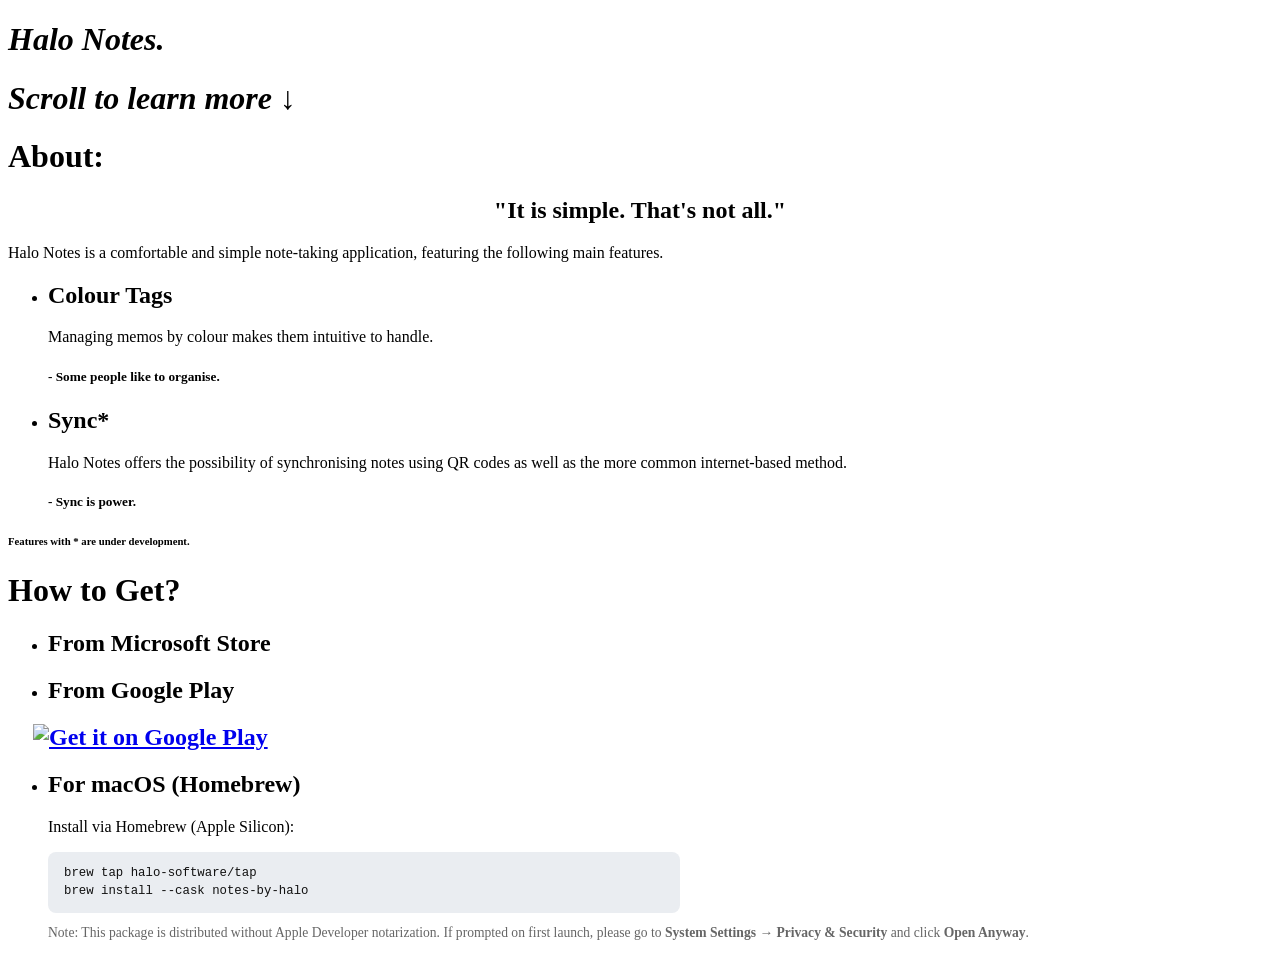
==== index.html @ 2f3b5456 "docs: add macOS Homebrew installation instructions" ====
<!DOCTYPE html>
<html lang="en">

<head>
    <meta charset="UTF-8">
    <meta http-equiv="X-UA-Compatible" content="IE=edge">
    <meta name="viewport" content="width=device-width, initial-scale=1.0">
    <link rel="stylesheet" href="indexx.css">
    <script src="https://kit.fontawesome.com/d934cc086f.js" crossorigin="anonymous"></script>
    <meta name=”viewport” content=”width=device-width, initial-scale=1”>
    <title>Notes - Halo Official Web Site</title>
    <script type="module" src="https://get.microsoft.com/badge/ms-store-badge.bundled.js"></script>
</head>

<body>
	<style>.large{
		height: 40px !important; 
		}</style>
    <div>
        <div class="main">
            <div class="main-txt-box">
                <i>
                    <h1 class="main-txt">
                        Halo Notes.</h1>
                    <h1 class="sub">
                     Scroll to learn more ↓
                    </h1>
                </i>
            </div>
        </div>
        <div class="main black">
            <h1 class="">About:</h1>
            <h2 style="text-align: center;">"It is simple. That's not all."</h2>
            <p>Halo Notes is a comfortable and simple note-taking application, featuring the following main features.</p>
            <ul>
                <li>
            <h2>Colour Tags</h2>
            <p>Managing memos by colour makes them intuitive to handle.</p>
            <h5 class="quote">- Some people like to organise.</h5>
        </li>
        <li>
            <h2>Sync*</h2>
            <p>Halo Notes offers the possibility of synchronising notes using QR codes as well as the more common internet-based method.</p>
            <h5 class="quote">- Sync is power.</h5>
        </li>
        </ul>
        <h6 class="addition">Features with * are under development.</h6>
        </div>
        <div class="main">
            <h1 class="">How to Get?</h1>
            <ul><li>
            <h2>From Microsoft Store</h2>
<ms-store-badge
	productid="9NGZBHMCM78M"
	window-mode="full"
	language="en"
	animation="on"
	size="small">
</ms-store-badge>
        </li>
    <li>  <h2>From Google Play</h2>
        <h2><a href='https://play.google.com/store/apps/details?id=com.halo_sf.android.halo_notes&pcampaignid=pcampaignidMKT-Other-global-all-co-prtnr-py-PartBadge-Mar2515-1'><img height="80px" alt='Get it on Google Play' style="margin-left: -15px;" src='https://play.google.com/intl/ja/badges/static/images/badges/en_badge_web_generic.png'/></a>&ensp;</h2></li>
    <li>
        <h2>For macOS (Homebrew)</h2>
        <p>Install via Homebrew (Apple Silicon):</p>
        <pre style="background: #eaedf1; color: #111; padding: 12px 16px; border-radius: 8px; font-family: monospace; font-size: 0.95em; line-height: 1.5; max-width: 600px; overflow-x: auto;"><code>brew tap halo-software/tap
brew install --cask notes-by-halo</code></pre>
        <p style="font-size: 0.85em; color: #666; margin-top: 8px;">Note: This package is distributed without Apple Developer notarization. If prompted on first launch, please go to <strong>System Settings</strong> &rarr; <strong>Privacy & Security</strong> and click <strong>Open Anyway</strong>.</p>
    </li></ul>
        </div>
    </div>
</body>

</html>
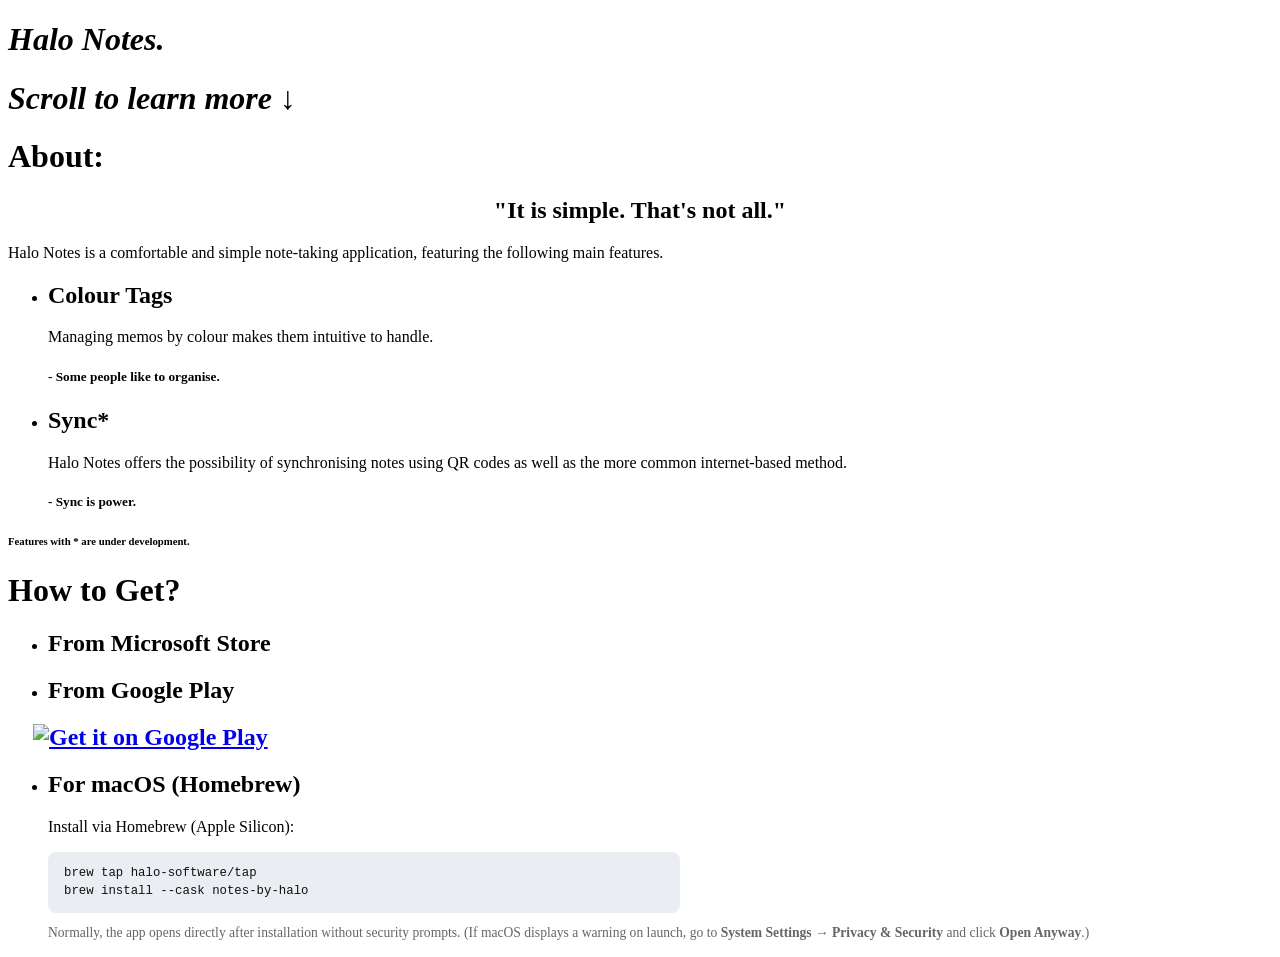
==== commit ae5f3e22: "docs: simplify macOS launch instructions following quarantine removal" ====
--- a/index.html
+++ b/index.html
@@ -65,7 +65,7 @@
         <p>Install via Homebrew (Apple Silicon):</p>
         <pre style="background: #eaedf1; color: #111; padding: 12px 16px; border-radius: 8px; font-family: monospace; font-size: 0.95em; line-height: 1.5; max-width: 600px; overflow-x: auto;"><code>brew tap halo-software/tap
 brew install --cask notes-by-halo</code></pre>
-        <p style="font-size: 0.85em; color: #666; margin-top: 8px;">Note: This package is distributed without Apple Developer notarization. If prompted on first launch, please go to <strong>System Settings</strong> &rarr; <strong>Privacy & Security</strong> and click <strong>Open Anyway</strong>.</p>
+        <p style="font-size: 0.85em; color: #666; margin-top: 8px;">Normally, the app opens directly after installation without security prompts. (If macOS displays a warning on launch, go to <strong>System Settings</strong> &rarr; <strong>Privacy & Security</strong> and click <strong>Open Anyway</strong>.)</p>
     </li></ul>
         </div>
     </div>
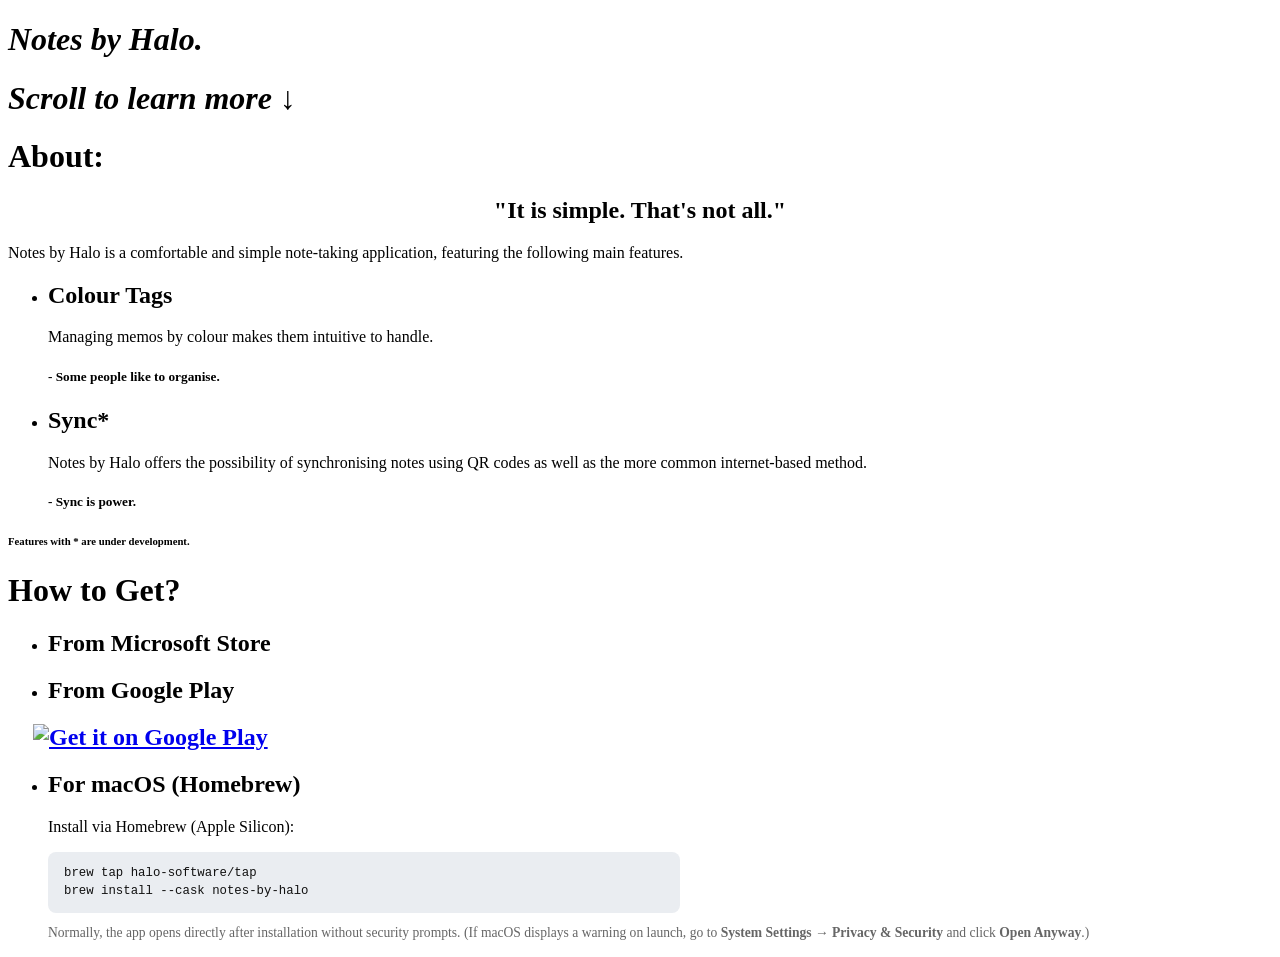
==== commit f66d02be: "chore(branding): rename Halo Notes to Notes by Halo" ====
--- a/index.html
+++ b/index.html
@@ -21,7 +21,7 @@
             <div class="main-txt-box">
                 <i>
                     <h1 class="main-txt">
-                        Halo Notes.</h1>
+                        Notes by Halo.</h1>
                     <h1 class="sub">
                      Scroll to learn more ↓
                     </h1>
@@ -31,7 +31,7 @@
         <div class="main black">
             <h1 class="">About:</h1>
             <h2 style="text-align: center;">"It is simple. That's not all."</h2>
-            <p>Halo Notes is a comfortable and simple note-taking application, featuring the following main features.</p>
+            <p>Notes by Halo is a comfortable and simple note-taking application, featuring the following main features.</p>
             <ul>
                 <li>
             <h2>Colour Tags</h2>
@@ -40,7 +40,7 @@
         </li>
         <li>
             <h2>Sync*</h2>
-            <p>Halo Notes offers the possibility of synchronising notes using QR codes as well as the more common internet-based method.</p>
+            <p>Notes by Halo offers the possibility of synchronising notes using QR codes as well as the more common internet-based method.</p>
             <h5 class="quote">- Sync is power.</h5>
         </li>
         </ul>
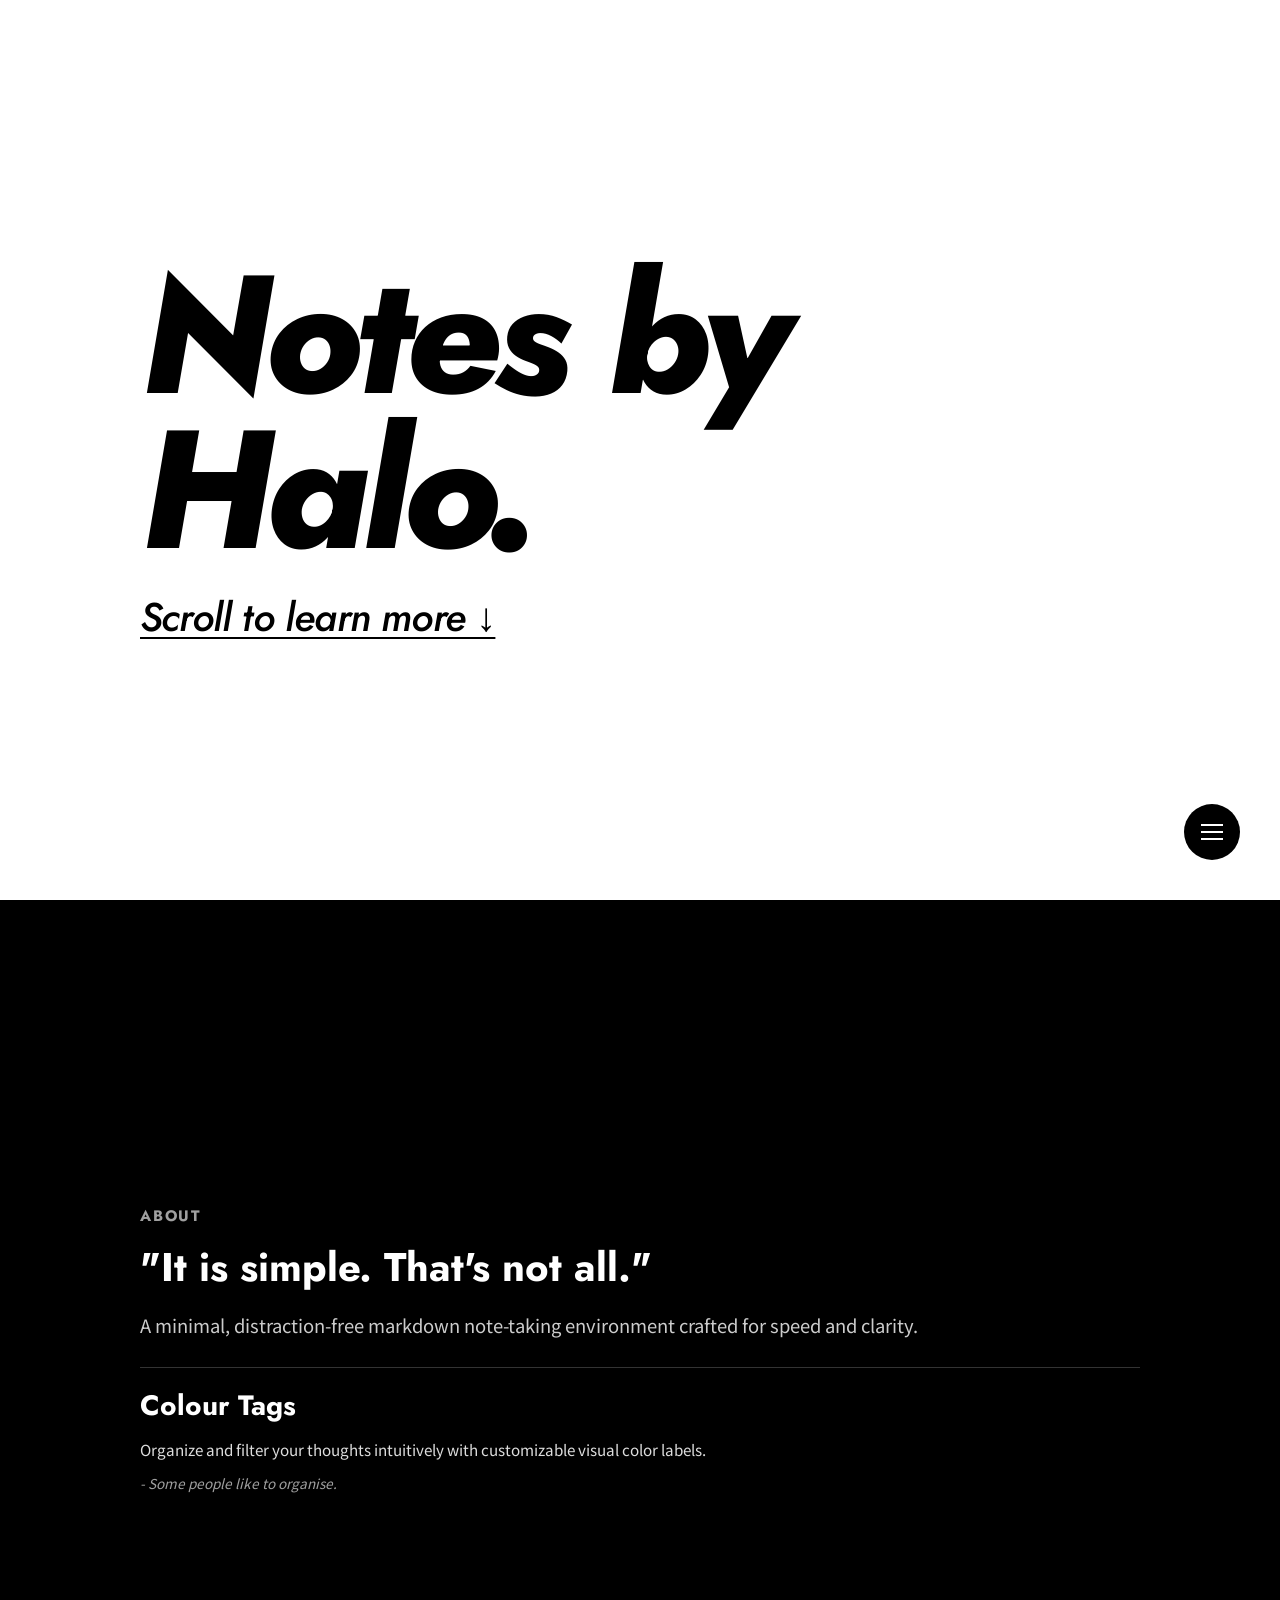
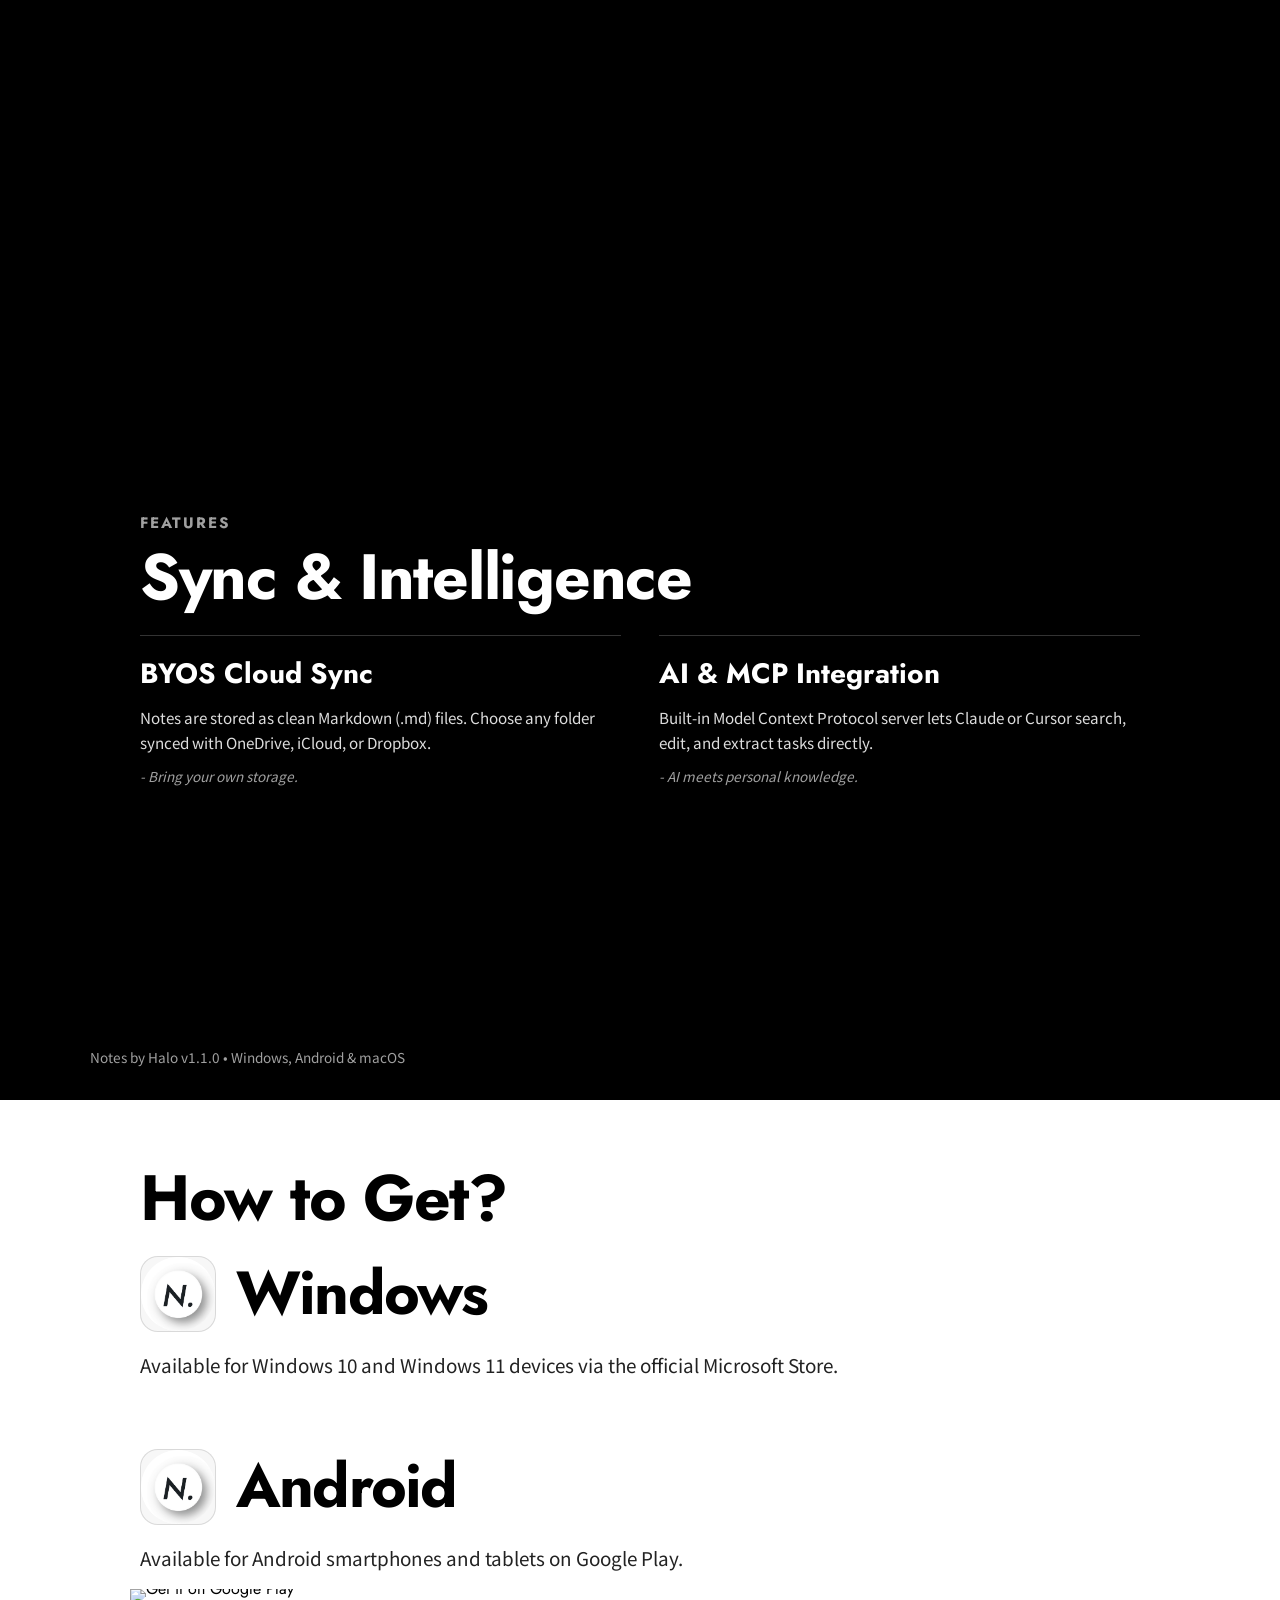
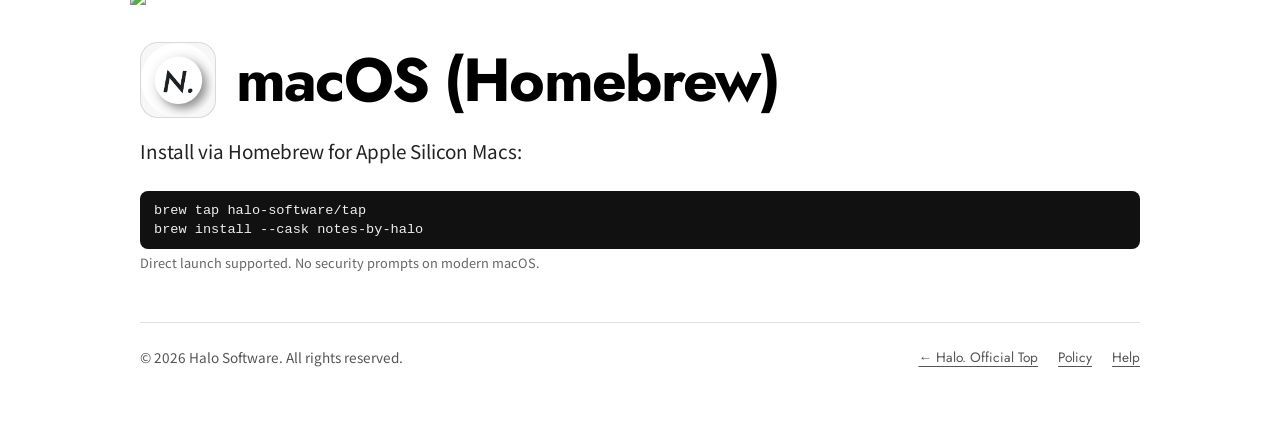
==== commit 93147763: "Update site design with Jost typography, Homebrew instructions, and configure CNAME for notes.gethal" ====
--- a/index.html
+++ b/index.html
@@ -1,74 +1,190 @@
 <!DOCTYPE html>
 <html lang="en">
+<head>
+  <meta charset="UTF-8">
+  <meta http-equiv="X-UA-Compatible" content="IE=edge">
+  <meta name="viewport" content="width=device-width, initial-scale=1.0">
 
-<head>
-    <meta charset="UTF-8">
-    <meta http-equiv="X-UA-Compatible" content="IE=edge">
-    <meta name="viewport" content="width=device-width, initial-scale=1.0">
-    <link rel="stylesheet" href="indexx.css">
-    <script src="https://kit.fontawesome.com/d934cc086f.js" crossorigin="anonymous"></script>
-    <meta name=”viewport” content=”width=device-width, initial-scale=1”>
-    <title>Notes - Halo Official Web Site</title>
-    <script type="module" src="https://get.microsoft.com/badge/ms-store-badge.bundled.js"></script>
+  <!-- Google AdSense Verification -->
+  <script async src="https://pagead2.googlesyndication.com/pagead/js/adsbygoogle.js?client=ca-pub-6644000083607773" crossorigin="anonymous"></script>
+
+  <!-- Open Graph Meta Tags -->
+  <meta property="og:title" content="Notes by Halo - Official Web Site">
+  <meta property="og:description" content="A minimal, distraction-free markdown note-taking app featuring colour tagging, Bring-Your-Own-Storage cloud sync, and AI MCP integration.">
+  <meta property="og:type" content="website">
+  <meta property="og:url" content="https://notes.gethalo.software/">
+  <meta property="og:image" content="https://notes.gethalo.software/icon-192x192.png">
+
+  <title>Notes by Halo - Official Web Site</title>
+
+  <!-- Favicons -->
+  <link rel="apple-touch-icon" type="image/png" href="apple-touch-icon-180x180.png">
+  <link rel="icon" type="image/png" href="icon-192x192.png">
+
+  <!-- Stylesheet -->
+  <link rel="stylesheet" href="style.css">
+
+  <!-- Microsoft Store Bundle Badge -->
+  <script type="module" src="https://get.microsoft.com/badge/ms-store-badge.bundled.js"></script>
 </head>
+<body>
 
-<body>
-	<style>.large{
-		height: 40px !important; 
-		}</style>
-    <div>
-        <div class="main">
-            <div class="main-txt-box">
-                <i>
-                    <h1 class="main-txt">
-                        Notes by Halo.</h1>
-                    <h1 class="sub">
-                     Scroll to learn more ↓
-                    </h1>
-                </i>
+  <!-- Menu Toggle Input (Pure CSS State) -->
+  <input type="checkbox" id="menu-toggle-input" aria-hidden="true">
+  <label for="menu-toggle-input" class="menu-btn" aria-label="Toggle navigation menu">
+    <span></span>
+    <span></span>
+    <span></span>
+  </label>
+
+  <!-- Menu Overlay -->
+  <nav class="menu-overlay" aria-label="Site Navigation">
+    <ul>
+      <li><a href="#hero" onclick="document.getElementById('menu-toggle-input').checked = false;">Notes by Halo.</a></li>
+      <li><a href="#about" onclick="document.getElementById('menu-toggle-input').checked = false;">About</a></li>
+      <li><a href="#features" onclick="document.getElementById('menu-toggle-input').checked = false;">Features</a></li>
+      <li><a href="#download" onclick="document.getElementById('menu-toggle-input').checked = false;">How to Get?</a></li>
+      <li><a href="policy.html">Policy</a></li>
+      <li><a href="help.html">Help</a></li>
+      <li><a href="https://gethalo.software/">Halo. Official Top</a></li>
+      <li class="lang-switch">
+        <span>Language: </span>
+        <a href="index_ja.html">Japanese Page (日本語)</a>
+      </li>
+    </ul>
+  </nav>
+
+  <!-- Section 1: Hero -->
+  <section class="section white section-hero" id="hero">
+    <div class="section-inner hero-box">
+      <i>
+        <h1 class="hero-logo">Notes by Halo.</h1>
+      </i>
+      <h2 class="hero-sub">
+        <a href="#about">Scroll to learn more &darr;</a>
+      </h2>
+    </div>
+  </section>
+
+  <!-- Section 2: About (Part 1 - Philosophy & Color Tags) -->
+  <section class="section black" id="about">
+    <div class="section-inner">
+      <span class="section-category white-text">About</span>
+      <h2 class="notes-catchphrase">"It is simple. That's not all."</h2>
+      <p class="notes-lead">
+        A minimal, distraction-free markdown note-taking environment crafted for speed and clarity.
+      </p>
+
+      <ul class="notes-features">
+        <li class="notes-feature-item">
+          <h3>Colour Tags</h3>
+          <p>Organize and filter your thoughts intuitively with customizable visual color labels.</p>
+          <span class="notes-quote">- Some people like to organise.</span>
+        </li>
+      </ul>
+    </div>
+  </section>
+
+  <!-- Section 3: Features (Part 2 - BYOS Sync & AI MCP) -->
+  <section class="section black" id="features">
+    <div class="section-inner">
+      <span class="section-category white-text">Features</span>
+      <h2 class="section-title">Sync &amp; Intelligence</h2>
+
+      <ul class="notes-features">
+        <li class="notes-feature-item">
+          <h3>BYOS Cloud Sync</h3>
+          <p>Notes are stored as clean Markdown (.md) files. Choose any folder synced with OneDrive, iCloud, or Dropbox.</p>
+          <span class="notes-quote">- Bring your own storage.</span>
+        </li>
+        <li class="notes-feature-item">
+          <h3>AI &amp; MCP Integration</h3>
+          <p>Built-in Model Context Protocol server lets Claude or Cursor search, edit, and extract tasks directly.</p>
+          <span class="notes-quote">- AI meets personal knowledge.</span>
+        </li>
+      </ul>
+    </div>
+    <p class="section-footnote">Notes by Halo v1.1.0 &bull; Windows, Android &amp; macOS</p>
+  </section>
+
+  <!-- Section 4: How to Get? -->
+  <section class="section white" id="download">
+    <div class="section-inner">
+      <h2 class="section-title">How to Get?</h2>
+
+      <div class="products-grid">
+        <!-- Windows -->
+        <article class="product-item">
+          <div class="product-header">
+            <img class="product-icon" src="icon.png" alt="Notes by Halo Icon">
+            <div>
+              <h3 class="product-name">Windows</h3>
             </div>
+          </div>
+          <p class="product-desc">
+            Available for Windows 10 and Windows 11 devices via the official Microsoft Store.
+          </p>
+          <div class="product-actions">
+            <a href="https://www.microsoft.com/store/apps/9NGZBHMCM78M" target="_blank" rel="noopener noreferrer" class="badge-link" title="Get it from Microsoft Store">
+              <ms-store-badge
+                productid="9NGZBHMCM78M"
+                window-mode="full"
+                theme="dark"
+                size="small"
+                language="en"
+                animation="off">
+              </ms-store-badge>
+            </a>
+          </div>
+        </article>
+
+        <!-- Android -->
+        <article class="product-item">
+          <div class="product-header">
+            <img class="product-icon" src="icon.png" alt="Notes by Halo Icon">
+            <div>
+              <h3 class="product-name">Android</h3>
+            </div>
+          </div>
+          <p class="product-desc">
+            Available for Android smartphones and tablets on Google Play.
+          </p>
+          <div class="product-actions">
+            <a href="https://play.google.com/store/apps/details?id=com.halo_sf.android.halo_notes&pcampaignid=pcampaignidMKT-Other-global-all-co-prtnr-py-PartBadge-Mar2515-1" target="_blank" rel="noopener noreferrer" class="badge-link" title="Get it on Google Play">
+              <img class="store-badge-img en" alt="Get it on Google Play" src="https://play.google.com/intl/ja/badges/static/images/badges/en_badge_web_generic.png">
+            </a>
+          </div>
+        </article>
+
+        <!-- macOS -->
+        <article class="product-item">
+          <div class="product-header">
+            <img class="product-icon" src="icon.png" alt="Notes by Halo Icon">
+            <div>
+              <h3 class="product-name">macOS (Homebrew)</h3>
+            </div>
+          </div>
+          <p class="product-desc">
+            Install via Homebrew for Apple Silicon Macs:
+          </p>
+          <div style="margin: 0.5rem 0 1rem;">
+            <pre style="background: #111; color: #eee; padding: 10px 14px; border-radius: 8px; font-family: monospace; font-size: 0.85rem; line-height: 1.4; overflow-x: auto;"><code>brew tap halo-software/tap
+brew install --cask notes-by-halo</code></pre>
+            <span style="font-size: 0.8rem; color: #666; display: block; margin-top: 4px;">Direct launch supported. No security prompts on modern macOS.</span>
+          </div>
+        </article>
+      </div>
+
+      <div class="footer-meta light-border">
+        <span>&copy; 2026 Halo Software. All rights reserved.</span>
+        <div class="footer-links-inline">
+          <a href="https://gethalo.software/">&larr; Halo. Official Top</a>
+          <a href="policy.html">Policy</a>
+          <a href="help.html">Help</a>
         </div>
-        <div class="main black">
-            <h1 class="">About:</h1>
-            <h2 style="text-align: center;">"It is simple. That's not all."</h2>
-            <p>Notes by Halo is a comfortable and simple note-taking application, featuring the following main features.</p>
-            <ul>
-                <li>
-            <h2>Colour Tags</h2>
-            <p>Managing memos by colour makes them intuitive to handle.</p>
-            <h5 class="quote">- Some people like to organise.</h5>
-        </li>
-        <li>
-            <h2>Sync*</h2>
-            <p>Notes by Halo offers the possibility of synchronising notes using QR codes as well as the more common internet-based method.</p>
-            <h5 class="quote">- Sync is power.</h5>
-        </li>
-        </ul>
-        <h6 class="addition">Features with * are under development.</h6>
-        </div>
-        <div class="main">
-            <h1 class="">How to Get?</h1>
-            <ul><li>
-            <h2>From Microsoft Store</h2>
-<ms-store-badge
-	productid="9NGZBHMCM78M"
-	window-mode="full"
-	language="en"
-	animation="on"
-	size="small">
-</ms-store-badge>
-        </li>
-    <li>  <h2>From Google Play</h2>
-        <h2><a href='https://play.google.com/store/apps/details?id=com.halo_sf.android.halo_notes&pcampaignid=pcampaignidMKT-Other-global-all-co-prtnr-py-PartBadge-Mar2515-1'><img height="80px" alt='Get it on Google Play' style="margin-left: -15px;" src='https://play.google.com/intl/ja/badges/static/images/badges/en_badge_web_generic.png'/></a>&ensp;</h2></li>
-    <li>
-        <h2>For macOS (Homebrew)</h2>
-        <p>Install via Homebrew (Apple Silicon):</p>
-        <pre style="background: #eaedf1; color: #111; padding: 12px 16px; border-radius: 8px; font-family: monospace; font-size: 0.95em; line-height: 1.5; max-width: 600px; overflow-x: auto;"><code>brew tap halo-software/tap
-brew install --cask notes-by-halo</code></pre>
-        <p style="font-size: 0.85em; color: #666; margin-top: 8px;">Normally, the app opens directly after installation without security prompts. (If macOS displays a warning on launch, go to <strong>System Settings</strong> &rarr; <strong>Privacy & Security</strong> and click <strong>Open Anyway</strong>.)</p>
-    </li></ul>
-        </div>
+      </div>
     </div>
+  </section>
+
 </body>
-
 </html>
--- a/style.css
+++ b/style.css
@@ -0,0 +1,620 @@
+@import url('https://fonts.googleapis.com/css2?family=Jost:ital,wght@0,400;0,500;0,600;0,700;0,800;1,500;1,700;1,800&family=Noto+Sans+JP:wght@400;500;700&display=swap');
+
+:root {
+  --bg-white: #ffffff;
+  --bg-black: #000000;
+  --text-white: #ffffff;
+  --text-black: #000000;
+  --text-muted-white: #a0a0a0;
+  --text-muted-black: #555555;
+  --border-light: rgba(0, 0, 0, 0.12);
+  --border-dark: rgba(255, 255, 255, 0.2);
+  --font-heading: 'Jost', -apple-system, BlinkMacSystemFont, 'Segoe UI', Roboto, sans-serif;
+  --font-body: 'Noto Sans JP', -apple-system, BlinkMacSystemFont, sans-serif;
+  --transition-fast: 0.2s ease;
+  --transition-smooth: 0.35s cubic-bezier(0.16, 1, 0.3, 1);
+}
+
+* {
+  box-sizing: border-box;
+  margin: 0;
+  padding: 0;
+}
+
+html {
+  scroll-behavior: smooth;
+  scroll-snap-type: y mandatory;
+  font-size: 16px;
+}
+
+body {
+  background-color: var(--bg-white);
+  color: var(--text-black);
+  font-family: var(--font-heading);
+  line-height: 1.6;
+  overflow-x: hidden;
+  -webkit-font-smoothing: antialiased;
+}
+
+p, span, li {
+  font-family: var(--font-body);
+}
+
+a {
+  color: inherit;
+  text-decoration: none;
+  transition: opacity var(--transition-fast);
+}
+
+a:hover {
+  opacity: 0.75;
+}
+
+/* ==========================================================================
+   Section Base Layout (Full-Viewport Scroll Snap)
+   ========================================================================== */
+.section {
+  position: relative;
+  min-height: 100vh;
+  min-height: 100dvh;
+  scroll-snap-align: start;
+  scroll-snap-stop: always;
+  padding: clamp(36px, 7vh, 90px) clamp(20px, 7vw, 90px);
+  display: flex;
+  flex-direction: column;
+  justify-content: center;
+  box-sizing: border-box;
+}
+
+.section.white {
+  background-color: var(--bg-white);
+  color: var(--text-black);
+}
+
+.section.black {
+  background-color: var(--bg-black);
+  color: var(--text-white);
+}
+
+.section-inner {
+  width: 100%;
+  max-width: 1000px;
+  margin: 0 auto;
+}
+
+.section-category {
+  font-family: var(--font-heading);
+  font-size: clamp(0.8rem, 1.8vw, 0.95rem);
+  font-weight: 700;
+  text-transform: uppercase;
+  letter-spacing: 0.12em;
+  color: var(--text-muted-black);
+  margin-bottom: 0.4rem;
+  display: block;
+}
+
+.section-category.white-text {
+  color: var(--text-muted-white);
+}
+
+.section-title {
+  font-family: var(--font-heading);
+  font-size: clamp(2.2rem, 5vw, 4rem);
+  font-weight: 700;
+  letter-spacing: -0.02em;
+  margin-bottom: clamp(1rem, 2.5vh, 1.75rem);
+  line-height: 1.1;
+}
+
+.section-footnote {
+  position: absolute;
+  bottom: clamp(1.25rem, 3.5vh, 2.25rem);
+  left: clamp(20px, 7vw, 90px);
+  font-size: 0.85rem;
+  color: var(--text-muted-white);
+  font-weight: 400;
+}
+
+/* ==========================================================================
+   Hero Section
+   ========================================================================== */
+.section-hero {
+  position: relative;
+}
+
+.hero-box {
+  display: flex;
+  flex-direction: column;
+  align-items: flex-start;
+  justify-content: center;
+}
+
+.hero-logo {
+  font-family: var(--font-heading);
+  font-size: clamp(4.2rem, 14vw, 10.5rem);
+  font-weight: 800;
+  font-style: italic;
+  letter-spacing: -0.04em;
+  line-height: 0.92;
+  margin-bottom: 1.5rem;
+  animation: slideIn 0.6s var(--transition-smooth) both;
+}
+
+.hero-sub {
+  font-family: var(--font-heading);
+  font-size: clamp(1.3rem, 3.6vw, 2.5rem);
+  font-weight: 500;
+  font-style: italic;
+  letter-spacing: -0.02em;
+  line-height: 1.25;
+  animation: slideIn 0.8s var(--transition-smooth) both;
+}
+
+.hero-sub a {
+  text-decoration: underline;
+  text-underline-offset: 6px;
+  text-decoration-thickness: 2px;
+}
+
+/* ==========================================================================
+   About Section
+   ========================================================================== */
+.about-quote {
+  font-family: var(--font-body);
+  font-size: clamp(1.2rem, 2.6vw, 2.1rem);
+  line-height: 1.7;
+  font-weight: 400;
+  max-width: 900px;
+  color: #eeeeee;
+}
+
+/* Notes About Specific */
+.notes-catchphrase {
+  font-family: var(--font-heading);
+  font-size: clamp(1.5rem, 3.2vw, 2.5rem);
+  font-weight: 700;
+  margin-bottom: 0.75rem;
+  color: #ffffff;
+}
+
+.notes-lead {
+  font-family: var(--font-body);
+  font-size: clamp(0.95rem, 1.8vw, 1.15rem);
+  color: #cccccc;
+  margin-bottom: clamp(1.25rem, 3vh, 2.25rem);
+  max-width: 800px;
+}
+
+.notes-features {
+  display: grid;
+  grid-template-columns: repeat(auto-fit, minmax(260px, 1fr));
+  gap: clamp(1.25rem, 3vw, 2.5rem);
+  list-style: none;
+}
+
+.notes-feature-item {
+  border-top: 1px solid var(--border-dark);
+  padding-top: 1rem;
+}
+
+.notes-feature-item h3 {
+  font-family: var(--font-heading);
+  font-size: clamp(1.3rem, 2.2vw, 1.75rem);
+  font-weight: 700;
+  margin-bottom: 0.5rem;
+  color: #ffffff;
+}
+
+.notes-feature-item p {
+  font-size: 0.95rem;
+  color: #dddddd;
+  line-height: 1.65;
+  margin-bottom: 0.5rem;
+}
+
+.notes-quote {
+  font-family: var(--font-body);
+  font-size: 0.85rem;
+  font-style: italic;
+  color: var(--text-muted-white);
+}
+
+/* ==========================================================================
+   Individual Product Section Layout
+   ========================================================================== */
+.product-single {
+  display: flex;
+  flex-direction: column;
+  justify-content: center;
+}
+
+.product-header {
+  display: flex;
+  align-items: center;
+  gap: 1.25rem;
+  margin-bottom: 1rem;
+}
+
+.product-icon {
+  width: clamp(56px, 10vw, 76px);
+  height: clamp(56px, 10vw, 76px);
+  border-radius: 18px;
+  object-fit: contain;
+  background-color: #f7f7f7;
+  border: 1px solid var(--border-light);
+  flex-shrink: 0;
+}
+
+.product-name {
+  font-family: var(--font-heading);
+  font-size: clamp(2.2rem, 5vw, 3.8rem);
+  font-weight: 700;
+  letter-spacing: -0.03em;
+  line-height: 1.1;
+}
+
+.product-name a {
+  text-decoration: none;
+}
+
+.product-desc {
+  font-family: var(--font-body);
+  font-size: clamp(1rem, 1.8vw, 1.18rem);
+  line-height: 1.75;
+  margin-bottom: 1.5rem;
+  max-width: 820px;
+  color: #222222;
+}
+
+.tech-stack {
+  margin-top: 0.5rem;
+  padding-top: 1.25rem;
+  border-top: 1px solid var(--border-light);
+  max-width: 820px;
+}
+
+.tech-stack-title {
+  font-weight: 700;
+  font-size: 0.85rem;
+  text-transform: uppercase;
+  letter-spacing: 0.08em;
+  margin-bottom: 0.5rem;
+  color: var(--text-muted-black);
+}
+
+.tech-groups-row {
+  display: flex;
+  flex-wrap: wrap;
+  gap: clamp(1.25rem, 4vw, 2.5rem);
+}
+
+.tech-group {
+  margin-bottom: 0.25rem;
+}
+
+.tech-group-name {
+  font-weight: 600;
+  font-size: 0.92rem;
+  margin-bottom: 0.2rem;
+  display: block;
+}
+
+.tech-list {
+  list-style: disc inside;
+  margin-left: 0.25rem;
+  color: #444444;
+  font-size: 0.92rem;
+}
+
+.tech-list li {
+  margin-bottom: 0.15rem;
+}
+
+/* ==========================================================================
+   Aligned App Store Badges & Action Buttons (Uniform 42px Visible Height)
+   ========================================================================== */
+.product-actions {
+  display: flex;
+  flex-wrap: wrap;
+  align-items: center;
+  gap: 0.85rem;
+  margin-top: 1.5rem;
+}
+
+.badge-link {
+  display: inline-flex;
+  align-items: center;
+  justify-content: center;
+  height: 44px;
+  line-height: 0;
+}
+
+ms-store-badge {
+  display: inline-flex;
+  align-items: center;
+  height: 44px;
+  line-height: 0;
+}
+
+ms-store-badge::part(img) {
+  height: 44px !important;
+  width: auto !important;
+  display: block;
+}
+
+.store-badge-img {
+  width: auto;
+  display: block;
+}
+
+/* Compensate for Google Play official PNG transparent clear-space so visible box is 42px tall */
+.store-badge-img.en {
+  height: 62.5px;
+  margin: -10.25px;
+}
+
+.store-badge-img.ja {
+  height: 55px;
+  margin: -6.5px 0;
+}
+
+.btn-link {
+  display: inline-flex;
+  align-items: center;
+  justify-content: center;
+  gap: 0.5rem;
+  height: 42px;
+  padding: 0 1.3rem;
+  border: 1.5px solid var(--text-black);
+  border-radius: 9999px;
+  font-weight: 600;
+  font-size: 0.9rem;
+  color: var(--text-black);
+  background: transparent;
+  transition: all var(--transition-fast);
+}
+
+.btn-link:hover {
+  background: var(--text-black);
+  color: var(--text-white);
+  opacity: 1;
+}
+
+/* ==========================================================================
+   SNS & Contact Section
+   ========================================================================== */
+.contact-block {
+  margin-bottom: 2.75rem;
+}
+
+.contact-subtitle {
+  font-family: var(--font-heading);
+  font-size: clamp(1.35rem, 2.8vw, 1.85rem);
+  font-weight: 600;
+  margin-bottom: 1.25rem;
+  color: #ffffff;
+}
+
+.sns-list {
+  display: flex;
+  flex-wrap: wrap;
+  align-items: center;
+  gap: 1.5rem;
+  margin-bottom: 1.5rem;
+}
+
+.sns-link {
+  display: inline-flex;
+  align-items: center;
+  justify-content: center;
+  width: 50px;
+  height: 50px;
+  border-radius: 50%;
+  border: 1px solid var(--border-dark);
+  color: var(--text-white);
+  transition: all var(--transition-fast);
+}
+
+.sns-link svg {
+  width: 22px;
+  height: 22px;
+  fill: currentColor;
+}
+
+.sns-link:hover {
+  background-color: var(--text-white);
+  color: var(--text-black);
+  border-color: var(--text-white);
+  opacity: 1;
+  transform: translateY(-2px);
+}
+
+.email-address {
+  font-family: var(--font-heading);
+  font-size: clamp(1.2rem, 2.4vw, 1.7rem);
+  font-weight: 500;
+  color: #ffffff;
+  display: inline-block;
+  border-bottom: 1px solid var(--border-dark);
+  padding-bottom: 4px;
+}
+
+.footer-meta {
+  margin-top: 3rem;
+  padding-top: 1.5rem;
+  border-top: 1px solid rgba(255, 255, 255, 0.12);
+  display: flex;
+  flex-wrap: wrap;
+  justify-content: space-between;
+  align-items: center;
+  gap: 1rem;
+  font-size: 0.85rem;
+  color: var(--text-muted-white);
+}
+
+.footer-meta.light-border {
+  border-top-color: var(--border-light);
+  color: var(--text-muted-black);
+}
+
+.footer-links-inline {
+  display: flex;
+  flex-wrap: wrap;
+  gap: 1.25rem;
+}
+
+.footer-links-inline a {
+  text-decoration: underline;
+  text-underline-offset: 4px;
+}
+
+/* ==========================================================================
+   Subpages (Policy / Help)
+   ========================================================================== */
+.doc-card {
+  max-width: 820px;
+  border-top: 2px solid var(--text-black);
+  padding-top: 2rem;
+}
+
+.doc-card p, .doc-card h5 {
+  font-family: var(--font-body);
+  font-size: 1.05rem;
+  font-weight: 400;
+  line-height: 1.8;
+  margin-bottom: 1.25rem;
+  color: #222222;
+}
+
+.doc-card .doc-note {
+  font-size: 0.9rem;
+  color: var(--text-muted-black);
+}
+
+/* ==========================================================================
+   Difference Hamburger Menu (Floating)
+   ========================================================================== */
+.menu-btn {
+  position: fixed;
+  bottom: clamp(1.5rem, 4vw, 2.5rem);
+  right: clamp(1.5rem, 4vw, 2.5rem);
+  width: 56px;
+  height: 56px;
+  border-radius: 50%;
+  background-color: #ffffff;
+  mix-blend-mode: difference;
+  z-index: 1000;
+  cursor: pointer;
+  display: flex;
+  flex-direction: column;
+  justify-content: center;
+  align-items: center;
+  gap: 5px;
+  border: none;
+  outline: none;
+  transition: transform var(--transition-fast);
+}
+
+.menu-btn:hover {
+  transform: scale(1.08);
+}
+
+.menu-btn span {
+  display: block;
+  width: 22px;
+  height: 2px;
+  background-color: #000000;
+  transition: all var(--transition-smooth);
+}
+
+/* Checkbox Toggle State */
+#menu-toggle-input {
+  display: none;
+}
+
+#menu-toggle-input:checked ~ .menu-btn span:nth-child(1) {
+  transform: translateY(7px) rotate(45deg);
+}
+
+#menu-toggle-input:checked ~ .menu-btn span:nth-child(2) {
+  opacity: 0;
+}
+
+#menu-toggle-input:checked ~ .menu-btn span:nth-child(3) {
+  transform: translateY(-7px) rotate(-45deg);
+}
+
+/* Overlay Navigation Panel */
+.menu-overlay {
+  position: fixed;
+  inset: 0;
+  background-color: rgba(0, 0, 0, 0.96);
+  z-index: 999;
+  display: flex;
+  flex-direction: column;
+  justify-content: center;
+  padding: clamp(2rem, 8vw, 6rem);
+  opacity: 0;
+  pointer-events: none;
+  transition: opacity var(--transition-smooth);
+}
+
+#menu-toggle-input:checked ~ .menu-overlay {
+  opacity: 1;
+  pointer-events: auto;
+}
+
+.menu-overlay ul {
+  list-style: none;
+  max-width: 600px;
+}
+
+.menu-overlay li {
+  margin-bottom: clamp(0.85rem, 2.5vh, 1.65rem);
+}
+
+.menu-overlay a {
+  font-family: var(--font-heading);
+  font-size: clamp(1.85rem, 4.5vw, 3.1rem);
+  font-weight: 700;
+  font-style: italic;
+  color: #ffffff;
+  display: inline-block;
+  transition: transform var(--transition-fast), opacity var(--transition-fast);
+}
+
+.menu-overlay a:hover {
+  transform: translateX(12px);
+  opacity: 0.8;
+}
+
+.menu-overlay .lang-switch {
+  margin-top: 1.5rem;
+  padding-top: 1.5rem;
+  border-top: 1px solid var(--border-dark);
+  font-style: normal;
+  font-size: clamp(1.1rem, 2.2vw, 1.45rem);
+  color: var(--text-muted-white);
+}
+
+.menu-overlay .lang-switch a {
+  font-style: normal;
+  font-size: inherit;
+  color: #ffffff;
+  text-decoration: underline;
+  text-underline-offset: 4px;
+}
+
+/* ==========================================================================
+   Keyframes
+   ========================================================================== */
+@keyframes slideIn {
+  0% {
+    opacity: 0;
+    transform: translateX(-30px);
+  }
+  100% {
+    opacity: 1;
+    transform: translateX(0);
+  }
+}
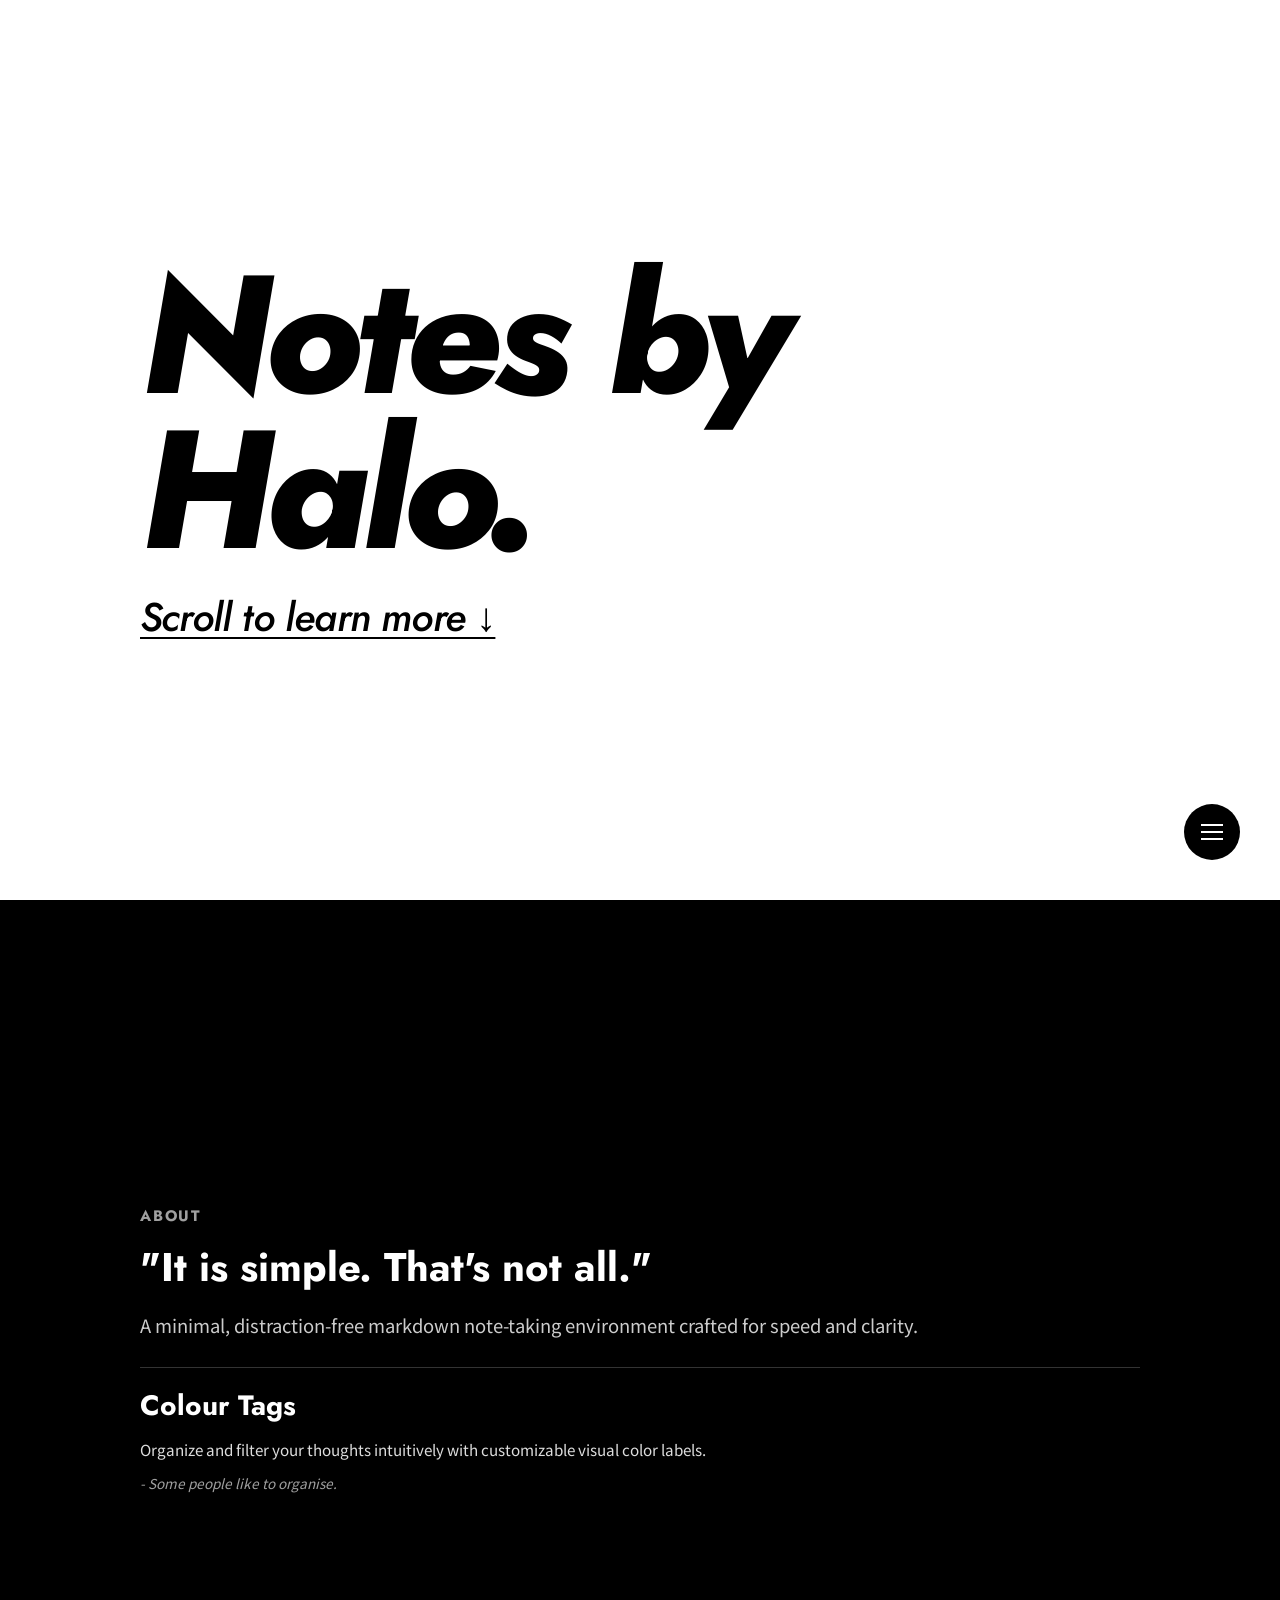
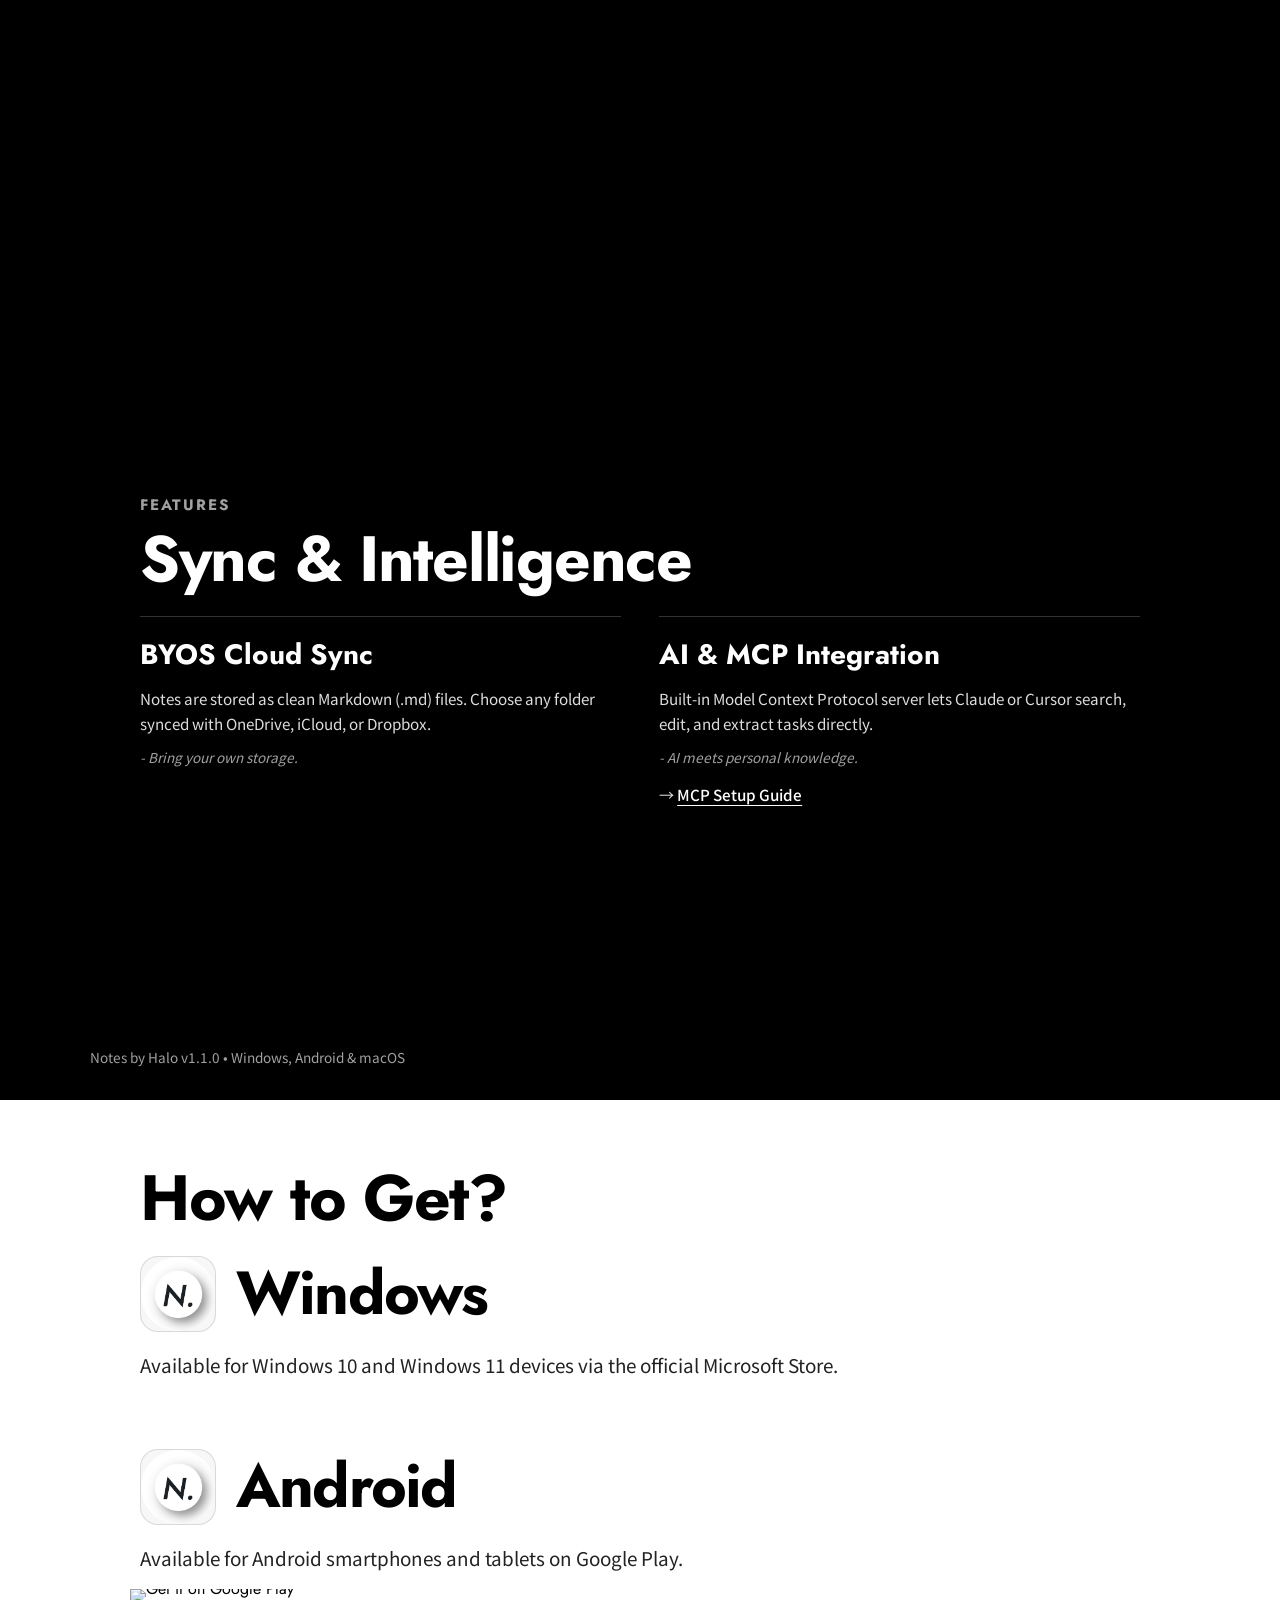
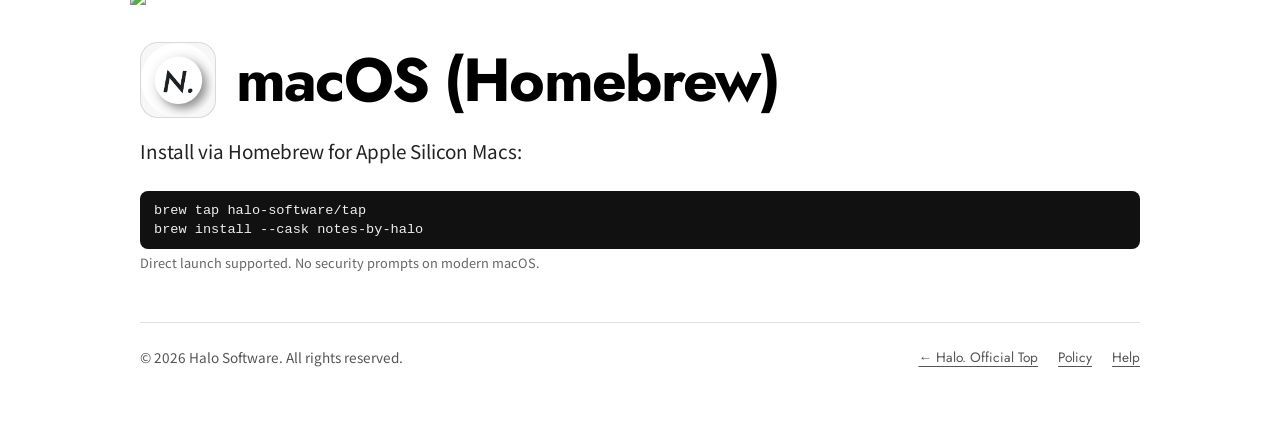
==== commit a5435f01: "feat(docs): 公式サイトへの MCP ガイドページの公開 (#3)" ====
--- a/index.html
+++ b/index.html
@@ -26,6 +26,15 @@
 
   <!-- Microsoft Store Bundle Badge -->
   <script type="module" src="https://get.microsoft.com/badge/ms-store-badge.bundled.js"></script>
+
+  <!-- Mixpanel -->
+  <script type="text/javascript">
+  (function(f,b){if(!b.__SV){var e,g,i,h;window.mixpanel=b;b._i=[];b.init=function(e,f,c){function g(a,d){var b=d.split(".");2==b.length&&(a=a[b[0]],d=b[1]);a[d]=function(){a.push([d].concat(Array.prototype.slice.call(arguments,0)))}}var a=b;"undefined"!==typeof c?a=b[c]=[]:c="mixpanel";a.people=a.people||[];a.toString=function(a){var d="mixpanel";"mixpanel"!==c&&(d+="."+c);a||(d+=" (stub)");return d};a.people.toString=function(){return a.toString(1)+".people (stub)"};i="disable time_event track track_pageview track_links track_forms track_with_groups add_group set_group remove_group register register_once alias unregister identify name_tag set_config reset opt_in_tracking opt_out_tracking has_opted_in_tracking has_opted_out_tracking clear_opt_in_out_tracking start_batch_senders people.set people.set_once people.unset people.increment people.append people.union people.track_charge people.clear_charges people.delete_user people.remove".split(" ");for(h=0;h<i.length;h++)g(a,i[h]);var j="set set_once union unset remove delete".split(" ");a.get_group=function(){function b(c){d[c]=function(){call2_args=arguments;call2=[c].concat(Array.prototype.slice.call(call2_args,0));a.push([e,call2])}}for(var d={},e=["get_group"].concat(Array.prototype.slice.call(arguments,0)),c=0;c<j.length;c++)b(j[c]);return d};b._i.push([e,f,c])};b.__SV=1.2;e=f.createElement("script");e.type="text/javascript";e.async=!0;e.src="https://cdn.mxpnl.com/libs/mixpanel-2-latest.min.js";g=f.getElementsByTagName("script")[0];g.parentNode.insertBefore(e,g)}})(document,window.mixpanel||[]);
+  mixpanel.init('9e7e848fee840b280a53c0907974639b', {
+    track_pageview: true,
+    autocapture: false
+  });
+  </script>
 </head>
 <body>
 
@@ -101,6 +110,9 @@
           <h3>AI &amp; MCP Integration</h3>
           <p>Built-in Model Context Protocol server lets Claude or Cursor search, edit, and extract tasks directly.</p>
           <span class="notes-quote">- AI meets personal knowledge.</span>
+          <p style="margin-top: 0.75rem; margin-bottom: 0;">
+            &rarr; <a href="mcp.html" style="color: #ffffff; text-decoration: underline; text-underline-offset: 4px; font-weight: 500;">MCP Setup Guide</a>
+          </p>
         </li>
       </ul>
     </div>
